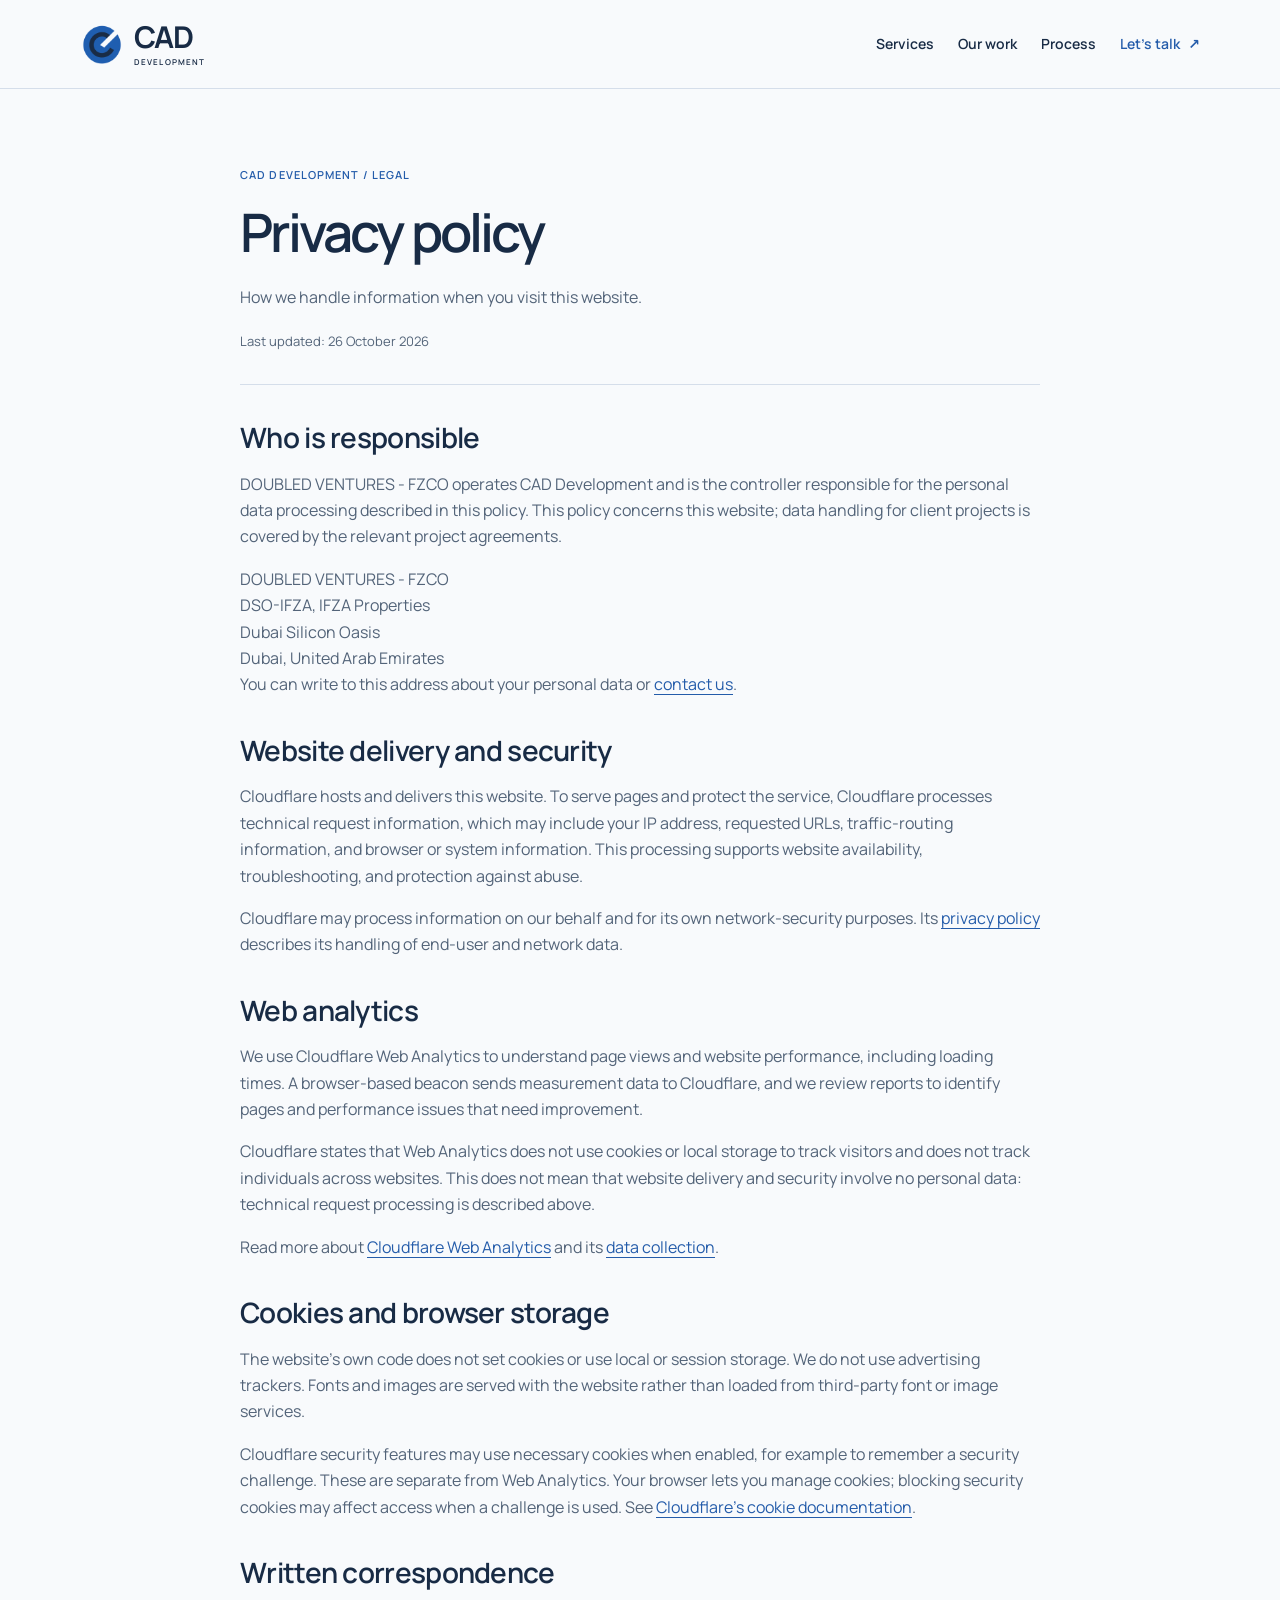
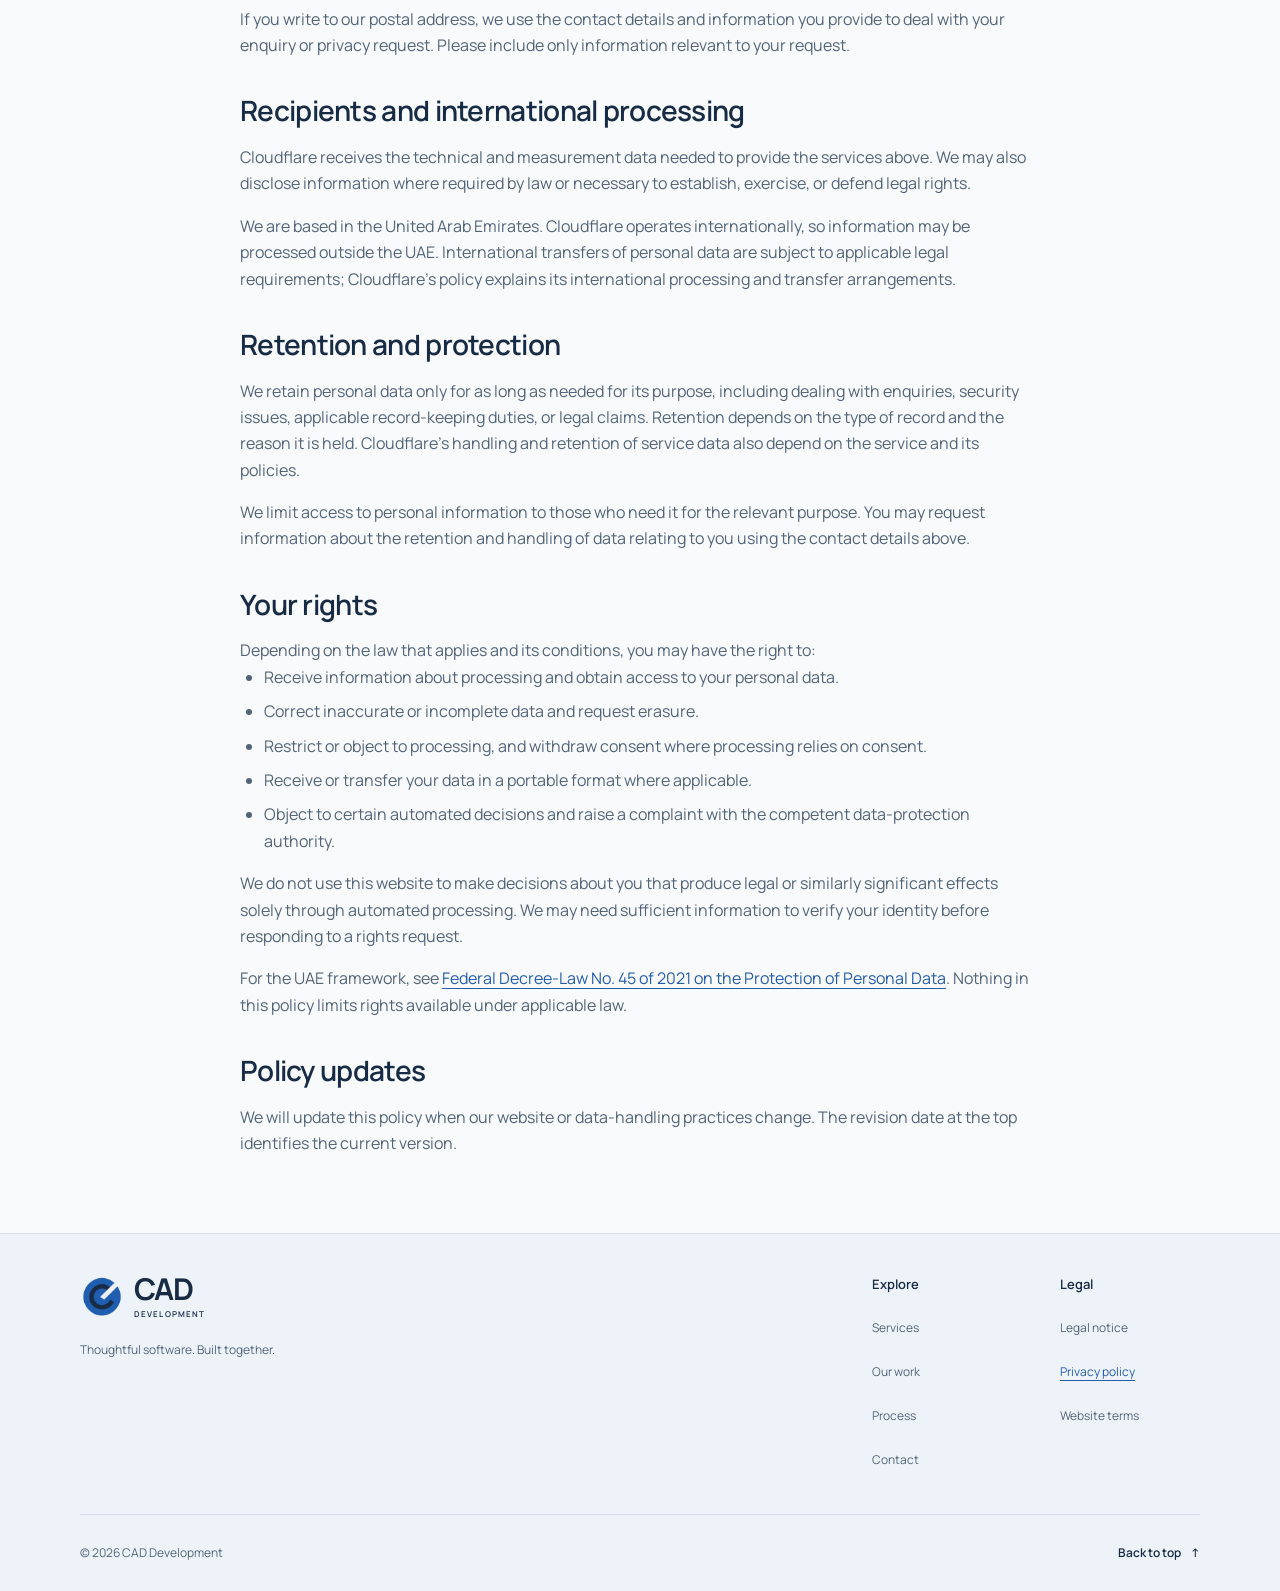
==== cad-website/privacy.html @ 0f5c04a7 "Create landing page" ====
<!doctype html>
<html lang="en">
  <head>
    <meta charset="utf-8">
    <meta name="viewport" content="width=device-width, initial-scale=1">
    <meta name="theme-color" content="#182B45">
    <title>Privacy policy — CAD Development</title>
    <meta name="description" content="How DOUBLED VENTURES - FZCO handles personal data for the CAD Development website, including Cloudflare hosting and web analytics.">
    <meta property="og:title" content="Privacy policy — CAD Development">
    <meta property="og:description" content="How DOUBLED VENTURES - FZCO handles personal data for the CAD Development website, including Cloudflare hosting and web analytics.">
    <meta property="og:type" content="website">
    <link rel="icon" type="image/x-icon" href="favicon.ico">
    <link rel="icon" type="image/png" sizes="32x32" href="assets/images/favicon-32.png">
    <link rel="apple-touch-icon" sizes="180x180" href="assets/images/apple-touch-icon.png">
    <link rel="stylesheet" href="assets/css/blue.css">
    <script src="assets/js/blue.js" defer></script>
  </head>
  <body>
    <a class="skip-link" href="#main">Skip to content</a>
    <header class="site-header">
      <div class="container header-inner">
        <a class="brand" href="index.html#home" aria-label="CAD Development home">
          <img class="brand-symbol" src="assets/images/cad-symbol.png" alt="" width="44" height="44"><span class="brand-wordmark" aria-hidden="true">CAD<span>DEVELOPMENT</span></span>
        </a>
        <button class="menu-toggle" type="button" aria-expanded="false" aria-controls="site-nav" hidden><span>Menu</span><span class="menu-lines" aria-hidden="true"></span></button>
        <nav id="site-nav" class="site-nav" aria-label="Main navigation">
          <a href="index.html#services">Services</a><a href="index.html#work">Our work</a><a href="index.html#process">Process</a>
          <a class="nav-contact" href="index.html#contact">Let’s talk <span aria-hidden="true">↗</span></a>
        </nav>
      </div>
    </header>

    <main id="main" class="legal-page container" tabindex="-1">
      <header class="legal-intro">
        <p class="eyebrow">CAD Development / Legal</p>
        <h1>Privacy policy</h1>
        <p>How we handle information when you visit this website.</p>
        <p class="legal-date">Last updated: <time datetime="2026-10-26">26 October 2026</time></p>
      </header>
      <div class="legal-content">
        <section aria-labelledby="responsibility-title">
          <h2 id="responsibility-title">Who is responsible</h2>
          <p>DOUBLED VENTURES - FZCO operates CAD Development and is the controller responsible for the personal data processing described in this policy. This policy concerns this website; data handling for client projects is covered by the relevant project agreements.</p>
          <address>DOUBLED VENTURES - FZCO<br>DSO-IFZA, IFZA Properties<br>Dubai Silicon Oasis<br>Dubai, United Arab Emirates</address>
          <p>You can write to this address about your personal data or <a href="index.html#contact">contact us</a>.</p>
        </section>
        <section aria-labelledby="hosting-title">
          <h2 id="hosting-title">Website delivery and security</h2>
          <p>Cloudflare hosts and delivers this website. To serve pages and protect the service, Cloudflare processes technical request information, which may include your IP address, requested URLs, traffic-routing information, and browser or system information. This processing supports website availability, troubleshooting, and protection against abuse.</p>
          <p>Cloudflare may process information on our behalf and for its own network-security purposes. Its <a href="https://www.cloudflare.com/policies/privacy/">privacy policy</a> describes its handling of end-user and network data.</p>
        </section>
        <section aria-labelledby="analytics-title">
          <h2 id="analytics-title">Web analytics</h2>
          <p>We use Cloudflare Web Analytics to understand page views and website performance, including loading times. A browser-based beacon sends measurement data to Cloudflare, and we review reports to identify pages and performance issues that need improvement.</p>
          <p>Cloudflare states that Web Analytics does not use cookies or local storage to track visitors and does not track individuals across websites. This does not mean that website delivery and security involve no personal data: technical request processing is described above.</p>
          <p>Read more about <a href="https://developers.cloudflare.com/web-analytics/">Cloudflare Web Analytics</a> and its <a href="https://developers.cloudflare.com/web-analytics/data-metrics/data-origin-and-collection/">data collection</a>.</p>
        </section>
        <section aria-labelledby="cookies-title">
          <h2 id="cookies-title">Cookies and browser storage</h2>
          <p>The website’s own code does not set cookies or use local or session storage. We do not use advertising trackers. Fonts and images are served with the website rather than loaded from third-party font or image services.</p>
          <p>Cloudflare security features may use necessary cookies when enabled, for example to remember a security challenge. These are separate from Web Analytics. Your browser lets you manage cookies; blocking security cookies may affect access when a challenge is used. See <a href="https://developers.cloudflare.com/fundamentals/reference/policies-compliances/cloudflare-cookies/">Cloudflare’s cookie documentation</a>.</p>
        </section>
        <section aria-labelledby="correspondence-title">
          <h2 id="correspondence-title">Written correspondence</h2>
          <p>If you write to our postal address, we use the contact details and information you provide to deal with your enquiry or privacy request. Please include only information relevant to your request.</p>
        </section>
        <section aria-labelledby="sharing-title">
          <h2 id="sharing-title">Recipients and international processing</h2>
          <p>Cloudflare receives the technical and measurement data needed to provide the services above. We may also disclose information where required by law or necessary to establish, exercise, or defend legal rights.</p>
          <p>We are based in the United Arab Emirates. Cloudflare operates internationally, so information may be processed outside the UAE. International transfers of personal data are subject to applicable legal requirements; Cloudflare’s policy explains its international processing and transfer arrangements.</p>
        </section>
        <section aria-labelledby="retention-title">
          <h2 id="retention-title">Retention and protection</h2>
          <p>We retain personal data only for as long as needed for its purpose, including dealing with enquiries, security issues, applicable record-keeping duties, or legal claims. Retention depends on the type of record and the reason it is held. Cloudflare’s handling and retention of service data also depend on the service and its policies.</p>
          <p>We limit access to personal information to those who need it for the relevant purpose. You may request information about the retention and handling of data relating to you using the contact details above.</p>
        </section>
        <section aria-labelledby="rights-title">
          <h2 id="rights-title">Your rights</h2>
          <p>Depending on the law that applies and its conditions, you may have the right to:</p>
          <ul>
            <li>Receive information about processing and obtain access to your personal data.</li>
            <li>Correct inaccurate or incomplete data and request erasure.</li>
            <li>Restrict or object to processing, and withdraw consent where processing relies on consent.</li>
            <li>Receive or transfer your data in a portable format where applicable.</li>
            <li>Object to certain automated decisions and raise a complaint with the competent data-protection authority.</li>
          </ul>
          <p>We do not use this website to make decisions about you that produce legal or similarly significant effects solely through automated processing. We may need sufficient information to verify your identity before responding to a rights request.</p>
          <p>For the UAE framework, see <a href="https://uaelegislation.gov.ae/en/legislations/1972/download">Federal Decree-Law No. 45 of 2021 on the Protection of Personal Data</a>. Nothing in this policy limits rights available under applicable law.</p>
        </section>
        <section aria-labelledby="privacy-updates-title">
          <h2 id="privacy-updates-title">Policy updates</h2>
          <p>We will update this policy when our website or data-handling practices change. The revision date at the top identifies the current version.</p>
        </section>
      </div>
    </main>

    <footer class="site-footer">
      <div class="container">
        <div class="footer-top">
          <div class="footer-brand">
            <a class="brand" href="index.html#home" aria-label="CAD Development home"><img class="brand-symbol" src="assets/images/cad-symbol.png" alt="" width="44" height="44"><span class="brand-wordmark" aria-hidden="true">CAD<span>DEVELOPMENT</span></span></a>
            <p>Thoughtful software. Built together.</p>
          </div>
          <div class="footer-links">
            <nav aria-label="Footer navigation">
              <p class="footer-heading">Explore</p>
              <ul>
                <li><a href="index.html#services">Services</a></li>
                <li><a href="index.html#work">Our work</a></li>
                <li><a href="index.html#process">Process</a></li>
                <li><a href="index.html#contact">Contact</a></li>
              </ul>
            </nav>
            <nav aria-label="Legal navigation">
              <p class="footer-heading">Legal</p>
              <ul>
                <li><a href="legal.html">Legal notice</a></li>
                <li><a href="privacy.html" aria-current="page">Privacy policy</a></li>
                <li><a href="terms.html">Website terms</a></li>
              </ul>
            </nav>
          </div>
        </div>
        <div class="footer-bottom">
          <p>© <span id="copyright-year">2026</span> CAD Development</p>
          <a class="text-link" href="#main">Back to top <span aria-hidden="true">↑</span></a>
        </div>
      </div>
    </footer>
  </body>
</html>
---- cad-website/assets/css/blue.css ----
@font-face {
  font-family: "Manrope";
  font-style: normal;
  font-weight: 400 700;
  font-display: swap;
  src: url("../fonts/manrope-latin-ext-variable.woff2") format("woff2");
  unicode-range: U+0100-02BA, U+02BD-02C5, U+02C7-02CC, U+02CE-02D7, U+02DD-02FF, U+0304, U+0308, U+0329, U+1D00-1DBF, U+1E00-1E9F, U+1EF2-1EFF, U+2020, U+20A0-20AB, U+20AD-20C0, U+2113, U+2C60-2C7F, U+A720-A7FF;
}
@font-face {
  font-family: "Manrope";
  font-style: normal;
  font-weight: 400 700;
  font-display: swap;
  src: url("../fonts/manrope-latin-variable.woff2") format("woff2");
  unicode-range: U+0000-00FF, U+0131, U+0152-0153, U+02BB-02BC, U+02C6, U+02DA, U+02DC, U+0304, U+0308, U+0329, U+2000-206F, U+20AC, U+2122, U+2191, U+2193, U+2212, U+2215, U+FEFF, U+FFFD;
}

:root {
  color-scheme: light;
  --page: #f8fafc; --text: #182b45; --secondary: #536479;
  --surface: #eef3fa; --divider: #d5deea; --boundary: #71849e;
  --accent: #245caa; --accent-hover: #1c4885; --button-text: #fff;
  --gutter: clamp(20px, 4vw, 48px);
}
* { box-sizing: border-box; }
html { background: var(--page); scroll-behavior: smooth; scroll-padding-top: 24px; }
body { margin: 0; background: var(--page); color: var(--text); font-family: "Manrope", system-ui, -apple-system, BlinkMacSystemFont, "Segoe UI", sans-serif; font-size: 16px; line-height: 1.65; -webkit-font-smoothing: antialiased; }
button, input, textarea { font: inherit; }
button, a { -webkit-tap-highlight-color: transparent; }
a { color: var(--accent); text-decoration: none; text-underline-offset: 4px; }
a:hover { text-decoration: underline; }
::selection { background: #d4e4fb; color: var(--text); }
:focus-visible { outline: 2px solid var(--accent); outline-offset: 5px; }
[hidden] { display: none !important; }
img, svg { display: block; max-width: 100%; }
p, h1, h2, h3 { margin: 0; }
h1, h2, h3 { font-weight: 600; line-height: 1.2; text-wrap: balance; }
h1 { font-size: clamp(36px, 4.15vw, 58px); letter-spacing: -.055em; overflow-wrap: anywhere; }
h2 { font-size: clamp(28px, 3vw, 38px); letter-spacing: -.045em; }
h3 { font-size: 20px; letter-spacing: -.025em; line-height: 1.35; }
p { color: var(--secondary); }
ul, ol { padding: 0; margin: 0; list-style: none; }
.container { width: min(100% - var(--gutter) * 2, 1120px); margin-inline: auto; }
.section-pad { padding-block: clamp(48px, 5vw, 64px); border-top: 1px solid var(--divider); }
.eyebrow { font-size: 11px; line-height: 1.7; font-weight: 600; letter-spacing: .1em; text-transform: uppercase; color: var(--accent); }
.section-heading { margin-bottom: 32px; }
.section-index { margin-bottom: 18px; }
.section-intro { max-width: 66ch; margin-top: 20px; }
.skip-link { position: fixed; top: 12px; left: 12px; z-index: 10; padding: 12px 20px; background: var(--accent); color: var(--button-text); border-radius: 8px; transform: translateY(-160%); }
.skip-link:focus { transform: translateY(0); }
.site-header { border-bottom: 1px solid var(--divider); }
.header-inner { min-height: 88px; display: flex; align-items: center; justify-content: space-between; gap: 24px; }
.brand { display: inline-flex; align-items: center; gap: 10px; min-height: 44px; color: var(--text); text-decoration: none; flex-shrink: 0; }
.brand:hover { text-decoration: none; }
.brand-symbol { width: 44px; height: 44px; flex-shrink: 0; }
.brand-wordmark { font-size: 30px; line-height: 1; font-weight: 700; letter-spacing: -.035em; }
.brand-wordmark > span { display: block; margin-top: 6px; font-size: 8px; font-weight: 600; letter-spacing: .14em; }
.site-nav { display: flex; align-items: center; gap: 24px; }
.site-nav a { display: inline-flex; align-items: center; gap: 8px; min-height: 44px; color: var(--text); font-size: 14px; font-weight: 600; }
.site-nav .nav-contact { color: var(--accent); }
.menu-toggle { display: none; align-items: center; justify-content: center; gap: 14px; min-height: 44px; padding: 8px 12px; border: 1px solid var(--boundary); border-radius: 8px; color: var(--text); background: transparent; cursor: pointer; font-size: 14px; font-weight: 600; }
.menu-toggle:hover { background: var(--surface); border-color: var(--accent); }
.menu-lines { position: relative; width: 16px; height: 12px; border-block: 1px solid currentColor; }
.menu-toggle[aria-expanded="true"] .menu-lines { border: 0; }
.menu-toggle[aria-expanded="true"] .menu-lines::before, .menu-toggle[aria-expanded="true"] .menu-lines::after { content: ""; position: absolute; top: 5px; left: 0; width: 16px; border-top: 1px solid; transform: rotate(45deg); }
.menu-toggle[aria-expanded="true"] .menu-lines::after { transform: rotate(-45deg); }
.hero { display: grid; grid-template-columns: minmax(0, 1.5fr) minmax(0, 1fr); column-gap: clamp(36px, 5vw, 76px); align-items: center; padding-top: clamp(48px, 7vw, 88px); }
.hero .eyebrow { margin-bottom: 24px; max-width: 48ch; }
h1 > span { color: var(--accent); }
.hero-description { margin-top: 24px; font-size: 18px; line-height: 1.7; max-width: 47ch; }
.hero-actions { display: flex; flex-wrap: wrap; align-items: center; gap: 12px 26px; margin-top: 30px; }
.button { display: inline-flex; align-items: center; justify-content: center; gap: 18px; min-height: 48px; padding: 12px 20px; border: 1px solid var(--accent); border-radius: 8px; background: var(--accent); color: var(--button-text); font-size: 14px; line-height: 1.5; font-weight: 600; text-decoration: none; cursor: pointer; }
.button:hover { text-decoration: none; }
.button:hover:not(:disabled) { background: var(--accent-hover); border-color: var(--accent-hover); }
.button:disabled { cursor: not-allowed; background: #dbe5f3; color: var(--secondary); border-color: var(--boundary); }
.text-link { display: inline-flex; align-items: center; gap: 10px; min-height: 44px; font-size: 14px; font-weight: 600; color: var(--text); }
.hero-photo { width: 100%; max-width: 360px; justify-self: end; overflow: hidden; border-radius: 10px; background: var(--surface); }
.hero-photo img { width: 100%; height: auto; aspect-ratio: 4 / 5; object-fit: cover; }
.hero-foot { grid-column: 1 / -1; display: flex; flex-wrap: wrap; justify-content: space-between; align-items: center; gap: 8px 24px; border-top: 1px solid var(--divider); margin-top: 56px; padding-block: 22px 36px; font-size: 12px; line-height: 1.8; color: var(--secondary); }
.hero-foot a { display: inline-flex; align-items: center; gap: 12px; min-height: 44px; }
/* One underline spans the label, flex gap, and icon without breaking. */
.text-link, .hero-foot a, .site-nav .nav-contact { position: relative; width: fit-content; }
.text-link:hover, .hero-foot a:hover, .site-nav .nav-contact:hover { text-decoration: none; }
.text-link::after, .hero-foot a::after, .site-nav .nav-contact::after { content: ""; position: absolute; inset-inline: 0; top: calc(50% + .5em + 4px); height: 1px; background: currentColor; opacity: 0; pointer-events: none; }
.text-link:hover::after, .hero-foot a:hover::after, .site-nav .nav-contact:hover::after { opacity: 1; }
.service-grid { display: grid; grid-template-columns: repeat(3, minmax(0, 1fr)); gap: 40px clamp(24px, 4vw, 56px); }
.service-card { min-width: 0; }
.service-top { display: flex; align-items: center; justify-content: space-between; margin-bottom: 16px; }
.service-icon { width: 28px; height: 28px; display: flex; align-items: center; color: var(--accent); font-size: 24px; font-weight: 400; letter-spacing: -.1em; }
.small-index { font-size: 12px; color: var(--accent); }
.service-card h3 { margin-bottom: 10px; }
.service-card p { max-width: 55ch; }
.service-tags { display: flex; flex-wrap: wrap; gap: 8px 20px; margin-top: 18px; font-size: 12px; color: var(--secondary); }
.service-tags li::before { content: "+"; padding-right: 7px; color: var(--accent); }
.service-secondary { margin-top: 32px; padding-top: 24px; border-top: 1px solid var(--divider); }
.service-secondary h3 { font-size: 18px; }
.service-secondary p { max-width: 75ch; }
.project-grid { display: grid; grid-template-columns: repeat(2, minmax(0, 1fr)); gap: 36px; }
.project-card { min-width: 0; }
.project-logo { display: flex; align-items: center; justify-content: center; aspect-ratio: 16 / 9; padding: 28px; border: 1px solid var(--divider); border-radius: 10px; background: var(--surface); }
.project-logo img { width: 70%; max-width: 220px; height: 64px; object-fit: contain; }
.project-name { color: var(--text); font-size: clamp(24px, 4vw, 32px); font-weight: 600; letter-spacing: -.035em; line-height: 1.2; text-align: center; }
.project-caption { display: flex; align-items: baseline; justify-content: space-between; gap: 14px; margin-top: 20px; }
.project-caption > span { font-size: 12px; color: var(--secondary); white-space: nowrap; }
.process-list { --process-gap: clamp(32px, 6vw, 96px); display: grid; grid-template-columns: repeat(2, minmax(0, 1fr)); gap: 40px var(--process-gap); margin-top: 40px; }
.process-list li { position: relative; min-width: 0; }
.process-list li:nth-child(n + 3) { padding-top: 40px; }
.process-list li:nth-child(3)::before { content: ""; position: absolute; top: 0; left: 0; width: calc(200% + var(--process-gap)); height: 1px; background: var(--divider); }
.process-number { display: block; margin-bottom: 16px; color: var(--accent); font-size: clamp(32px, 3vw, 40px); line-height: 1.2; font-weight: 500; letter-spacing: -.04em; }
.process-list h3 { margin-bottom: 10px; }
.process-list p { max-width: 420px; }
.process-note { display: block; margin-top: 18px; color: var(--accent); font-size: 13px; }
.contact-copy .eyebrow { margin-bottom: 18px; }
.contact-copy h2 { margin-bottom: 18px; }
.contact-copy > p:not(.eyebrow) { max-width: 66ch; }
.contact-form { max-width: 880px; margin-top: 32px; }
.contact-form h3 { margin-bottom: 24px; }
.form-row { display: grid; grid-template-columns: repeat(2, minmax(0, 1fr)); gap: 24px; }
.field { display: flex; flex-direction: column; gap: 8px; margin-bottom: 20px; }
.field label { color: var(--text); font-size: 13px; font-weight: 600; }
.field label span { color: var(--secondary); font-weight: 400; }
.field input, .field textarea { width: 100%; min-height: 48px; padding: 12px 14px; border: 1px solid var(--boundary); border-radius: 4px; background: transparent; color: var(--text); font-size: 16px; opacity: 1; }
.field input::placeholder, .field textarea::placeholder { color: var(--secondary); opacity: 1; }
.field textarea { resize: vertical; min-height: 140px; }
.form-bottom { display: flex; align-items: center; flex-wrap: wrap; gap: 20px 32px; margin-top: 24px; }
.form-bottom p { font-size: 12px; }
.site-footer { background: var(--surface); border-top: 1px solid var(--divider); }
.footer-top { display: grid; grid-template-columns: minmax(0, 1fr) auto; gap: 32px 48px; padding-block: 40px 32px; font-size: 12px; }
.footer-brand > p { margin-top: 16px; }
.footer-links { display: grid; grid-template-columns: repeat(2, minmax(140px, 1fr)); gap: 48px; }
.footer-heading { margin-bottom: 10px; color: var(--text); font-weight: 600; font-size: 13px; }
.footer-links a { display: inline-flex; align-items: center; min-height: 44px; color: var(--secondary); }
.footer-links a[aria-current="page"] { color: var(--accent); text-decoration: underline; }
.footer-bottom { display: flex; align-items: center; justify-content: space-between; flex-wrap: wrap; gap: 12px 24px; border-top: 1px solid var(--divider); padding-block: 16px; font-size: 12px; }
.footer-bottom .text-link { font-size: 12px; }
.legal-page { max-width: 800px; padding-block: clamp(40px, 6vw, 80px); }
.legal-intro { padding-bottom: 32px; border-bottom: 1px solid var(--divider); }
.legal-intro .eyebrow { margin-bottom: 16px; }
.legal-intro > p:not(.eyebrow) { margin-top: 20px; }
.legal-intro .legal-date { font-size: 13px; }
.legal-content { overflow-wrap: anywhere; }
.legal-content section { margin-top: 36px; }
.legal-content h2 { margin-bottom: 16px; font-size: clamp(22px, 2.5vw, 28px); letter-spacing: -.025em; }
.legal-content p + p, .legal-content p + address, .legal-content ul + p { margin-top: 16px; }
.legal-content a { text-decoration: underline; text-decoration-skip-ink: none; }
.legal-content a:hover { color: var(--accent-hover); }
.legal-content address { font-style: normal; color: var(--secondary); }
.legal-content ul { padding-left: 24px; list-style: disc; color: var(--secondary); }
.legal-content li + li { margin-top: 8px; }
.company-details { margin: 0; }
.company-details > div { display: grid; grid-template-columns: 180px minmax(0, 1fr); gap: 12px 24px; padding-block: 16px; border-bottom: 1px solid var(--divider); }
.company-details dt { font-weight: 600; }
.company-details dd { margin: 0; color: var(--secondary); }
@media (min-width: 1440px) { body { font-size: 17px; } }
@media (max-width: 767px) {
  h1 { font-size: clamp(30px, 9.6vw, 36px); }
  .header-inner { display: grid; grid-template-columns: minmax(0, 1fr) auto; gap: 0 20px; min-height: 76px; padding-block: 16px; }
  .nav-enhanced .menu-toggle { display: inline-flex; }
  .site-nav { grid-column: 1 / -1; width: 100%; flex-wrap: wrap; gap: 0 24px; padding-top: 12px; }
  .site-nav a { font-size: 13px; }
  .nav-enhanced .site-nav { display: none; }
  .nav-enhanced .site-nav.is-open { display: grid; grid-template-columns: minmax(0, 1fr) minmax(0, 1fr); }
  .hero { grid-template-columns: minmax(0, 1fr); gap: 36px; }
  .hero-copy { max-width: 580px; }
  .hero .eyebrow { margin-bottom: 20px; }
  .hero-description { font-size: 17px; }
  .hero-photo { justify-self: start; }
  .hero-foot { margin-top: 0; padding-bottom: 28px; }
  .service-grid, .project-grid, .process-list { grid-template-columns: minmax(0, 1fr); gap: 32px; }
  .service-card { max-width: 55ch; }
  .service-secondary { max-width: none; }
  .project-grid { gap: 40px; }
  .project-caption { margin-top: 18px; }
  .process-list li:nth-child(3)::before { display: none; }
  .process-list li + li { padding-top: 32px; border-top: 1px solid var(--divider); }
  .form-row { grid-template-columns: minmax(0, 1fr); gap: 0; }
  .form-bottom { align-items: flex-start; flex-direction: column; }
  .footer-top { grid-template-columns: minmax(0, 1fr); }
  .footer-links { grid-template-columns: repeat(2, minmax(0, 1fr)); gap: 24px; }
  .company-details > div { grid-template-columns: minmax(0, 1fr); gap: 4px; }
}
@media (prefers-reduced-motion: reduce) { html { scroll-behavior: auto; } }
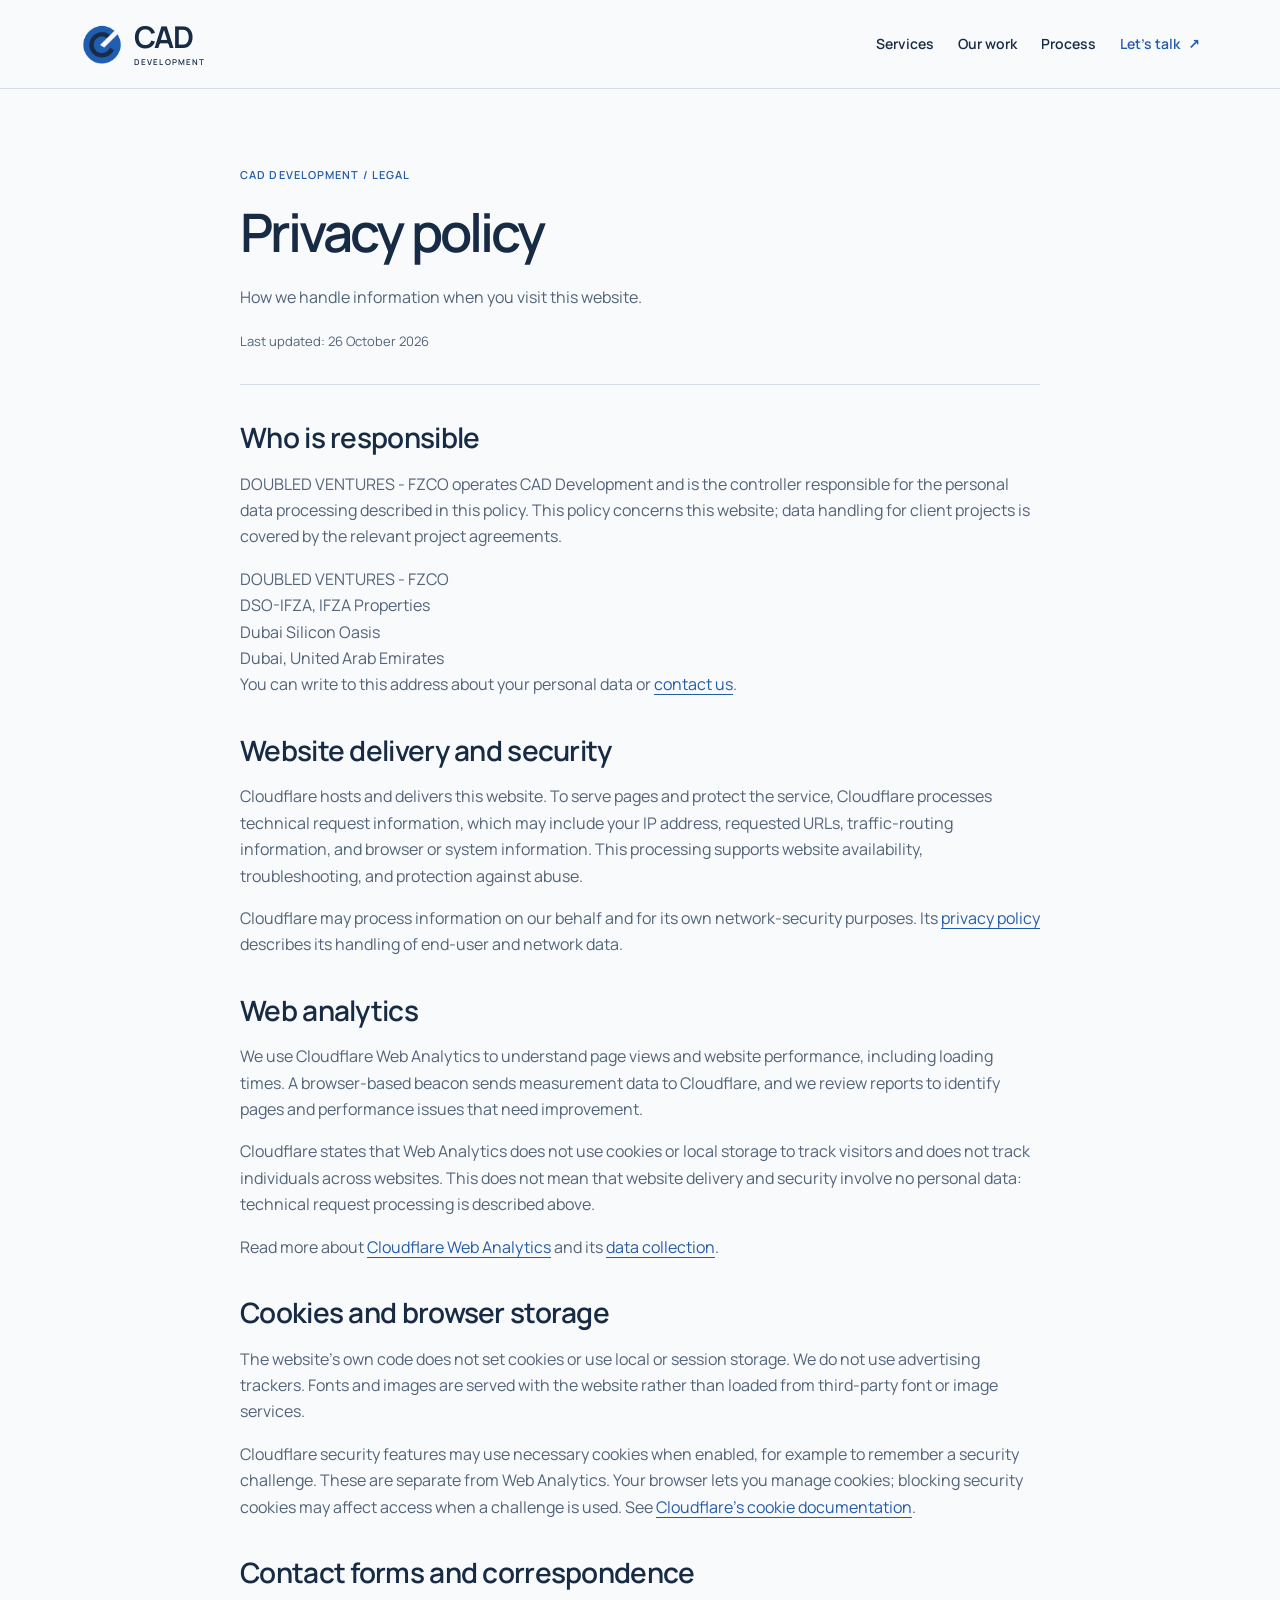
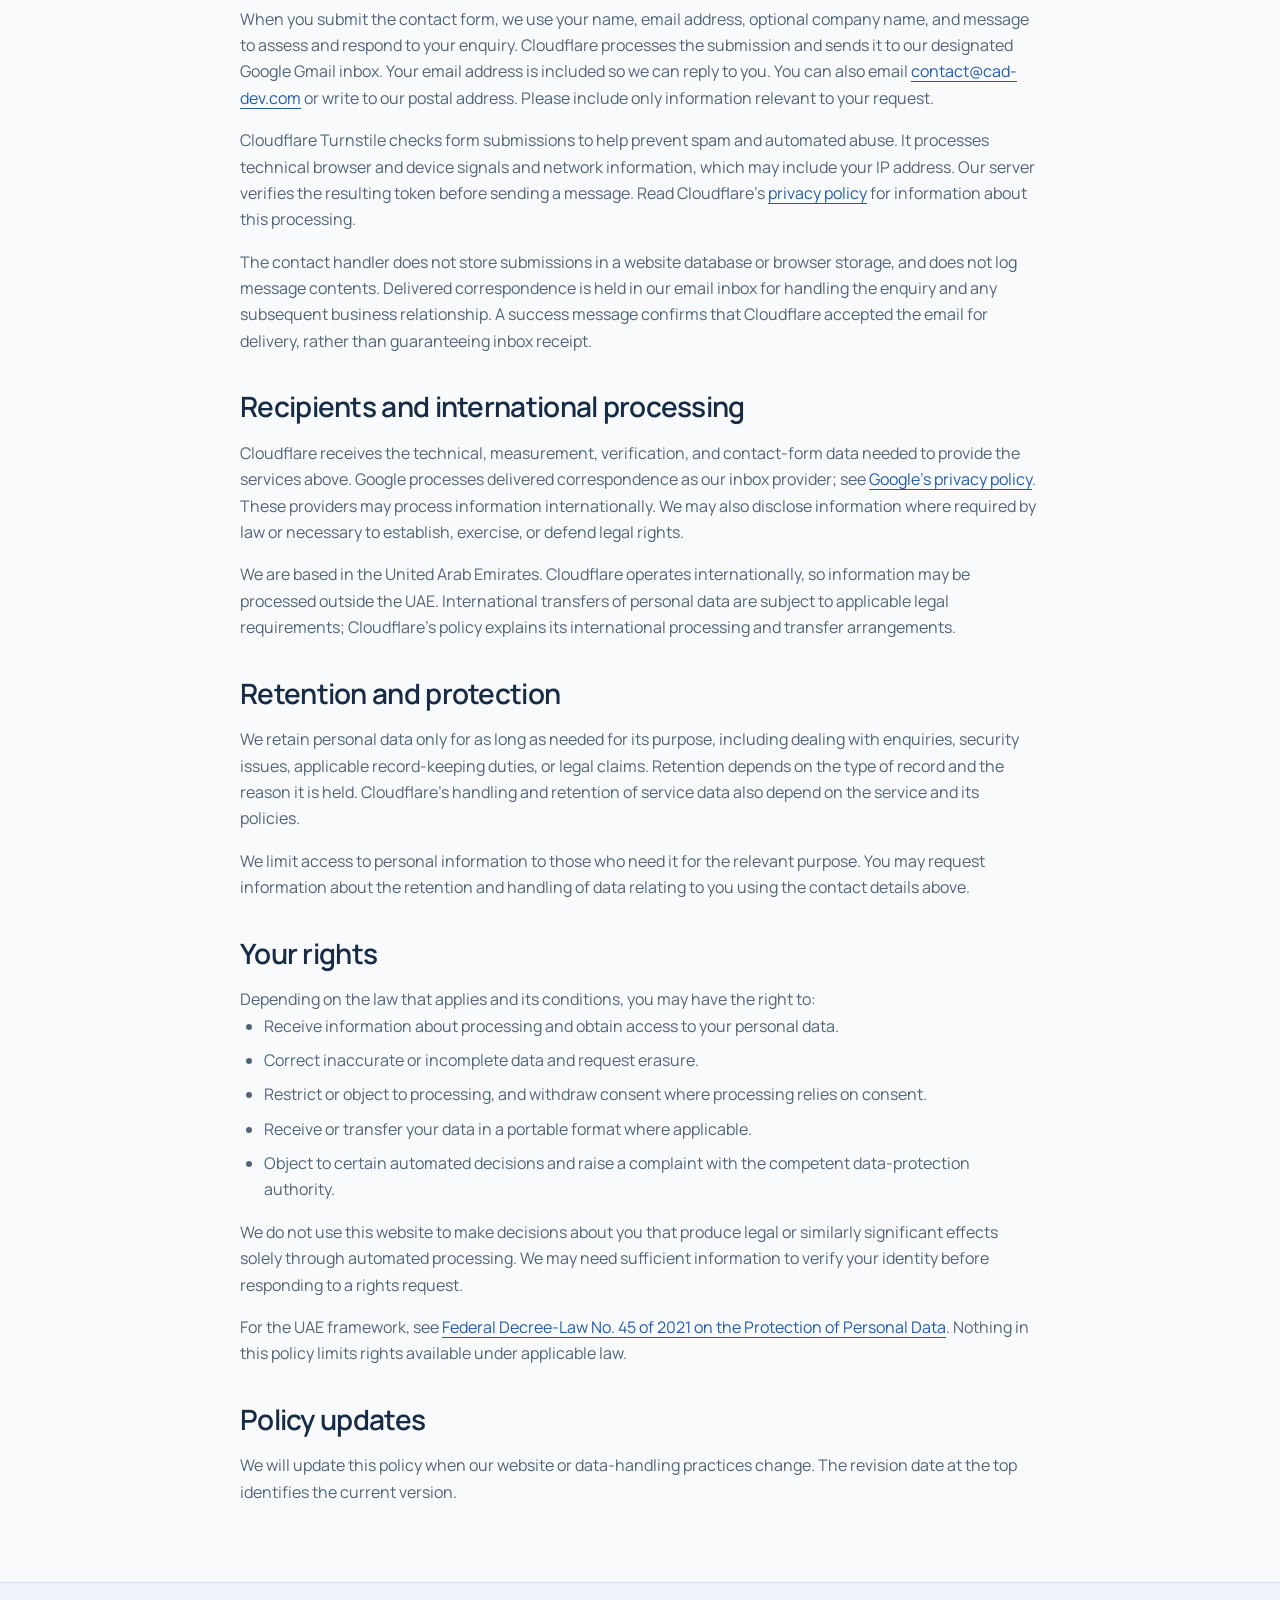
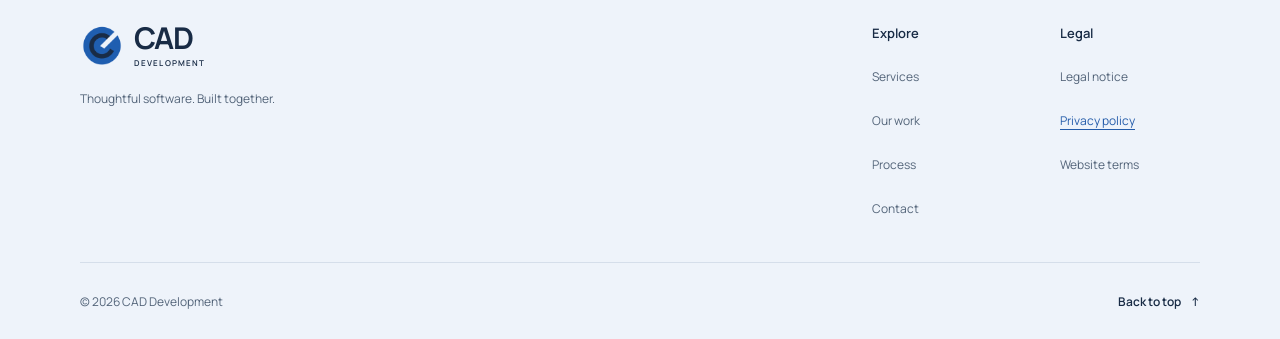
==== commit d951150d: "Update the form" ====
--- a/cad-website/privacy.html
+++ b/cad-website/privacy.html
@@ -61,12 +61,14 @@
           <p>Cloudflare security features may use necessary cookies when enabled, for example to remember a security challenge. These are separate from Web Analytics. Your browser lets you manage cookies; blocking security cookies may affect access when a challenge is used. See <a href="https://developers.cloudflare.com/fundamentals/reference/policies-compliances/cloudflare-cookies/">Cloudflare’s cookie documentation</a>.</p>
         </section>
         <section aria-labelledby="correspondence-title">
-          <h2 id="correspondence-title">Written correspondence</h2>
-          <p>If you write to our postal address, we use the contact details and information you provide to deal with your enquiry or privacy request. Please include only information relevant to your request.</p>
+          <h2 id="correspondence-title">Contact forms and correspondence</h2>
+          <p>When you submit the contact form, we use your name, email address, optional company name, and message to assess and respond to your enquiry. Cloudflare processes the submission and sends it to our designated Google Gmail inbox. Your email address is included so we can reply to you. You can also email <a href="mailto:contact@cad-dev.com">contact@cad-dev.com</a> or write to our postal address. Please include only information relevant to your request.</p>
+          <p>Cloudflare Turnstile checks form submissions to help prevent spam and automated abuse. It processes technical browser and device signals and network information, which may include your IP address. Our server verifies the resulting token before sending a message. Read Cloudflare’s <a href="https://www.cloudflare.com/privacypolicy/">privacy policy</a> for information about this processing.</p>
+          <p>The contact handler does not store submissions in a website database or browser storage, and does not log message contents. Delivered correspondence is held in our email inbox for handling the enquiry and any subsequent business relationship. A success message confirms that Cloudflare accepted the email for delivery, rather than guaranteeing inbox receipt.</p>
         </section>
         <section aria-labelledby="sharing-title">
           <h2 id="sharing-title">Recipients and international processing</h2>
-          <p>Cloudflare receives the technical and measurement data needed to provide the services above. We may also disclose information where required by law or necessary to establish, exercise, or defend legal rights.</p>
+          <p>Cloudflare receives the technical, measurement, verification, and contact-form data needed to provide the services above. Google processes delivered correspondence as our inbox provider; see <a href="https://policies.google.com/privacy">Google’s privacy policy</a>. These providers may process information internationally. We may also disclose information where required by law or necessary to establish, exercise, or defend legal rights.</p>
           <p>We are based in the United Arab Emirates. Cloudflare operates internationally, so information may be processed outside the UAE. International transfers of personal data are subject to applicable legal requirements; Cloudflare’s policy explains its international processing and transfer arrangements.</p>
         </section>
         <section aria-labelledby="retention-title">
--- a/cad-website/assets/css/blue.css
+++ b/cad-website/assets/css/blue.css
@@ -90,18 +90,25 @@
 .small-index { font-size: 12px; color: var(--accent); }
 .service-card h3 { margin-bottom: 10px; }
 .service-card p { max-width: 55ch; }
-.service-tags { display: flex; flex-wrap: wrap; gap: 8px 20px; margin-top: 18px; font-size: 12px; color: var(--secondary); }
-.service-tags li::before { content: "+"; padding-right: 7px; color: var(--accent); }
 .service-secondary { margin-top: 32px; padding-top: 24px; border-top: 1px solid var(--divider); }
 .service-secondary h3 { font-size: 18px; }
 .service-secondary p { max-width: 75ch; }
+.service-secondary .text-link { margin-top: 12px; }
 .project-grid { display: grid; grid-template-columns: repeat(2, minmax(0, 1fr)); gap: 36px; }
-.project-card { min-width: 0; }
-.project-logo { display: flex; align-items: center; justify-content: center; aspect-ratio: 16 / 9; padding: 28px; border: 1px solid var(--divider); border-radius: 10px; background: var(--surface); }
+.project-card { min-width: 0; border: 1px solid var(--divider); border-radius: 10px; overflow: hidden; }
+.project-logo { display: flex; align-items: center; justify-content: center; min-height: 160px; padding: 28px; border-bottom: 1px solid var(--divider); background: var(--surface); }
 .project-logo img { width: 70%; max-width: 220px; height: 64px; object-fit: contain; }
 .project-name { color: var(--text); font-size: clamp(24px, 4vw, 32px); font-weight: 600; letter-spacing: -.035em; line-height: 1.2; text-align: center; }
-.project-caption { display: flex; align-items: baseline; justify-content: space-between; gap: 14px; margin-top: 20px; }
+.project-content { padding: 24px; }
+.project-caption { display: flex; align-items: baseline; justify-content: space-between; gap: 14px; }
 .project-caption > span { font-size: 12px; color: var(--secondary); white-space: nowrap; }
+.project-subtitle { margin-top: 10px; font-size: 14px; line-height: 1.6; font-weight: 600; color: var(--accent); }
+.project-intro { margin-top: 16px; }
+.project-details h4 { margin: 24px 0 8px; font-size: 14px; line-height: 1.4; font-weight: 600; }
+.project-tags { display: flex; flex-wrap: wrap; gap: 8px; margin-top: 24px; }
+.project-tags li { padding: 5px 10px; border: 1px solid var(--divider); border-radius: 4px; background: var(--surface); color: var(--secondary); font-size: 12px; line-height: 1.5; }
+.project-access { margin-top: 20px; font-size: 13px; }
+.project-link { margin-top: 16px; color: var(--accent); }
 .process-list { --process-gap: clamp(32px, 6vw, 96px); display: grid; grid-template-columns: repeat(2, minmax(0, 1fr)); gap: 40px var(--process-gap); margin-top: 40px; }
 .process-list li { position: relative; min-width: 0; }
 .process-list li:nth-child(n + 3) { padding-top: 40px; }
@@ -114,7 +121,6 @@
 .contact-copy h2 { margin-bottom: 18px; }
 .contact-copy > p:not(.eyebrow) { max-width: 66ch; }
 .contact-form { max-width: 880px; margin-top: 32px; }
-.contact-form h3 { margin-bottom: 24px; }
 .form-row { display: grid; grid-template-columns: repeat(2, minmax(0, 1fr)); gap: 24px; }
 .field { display: flex; flex-direction: column; gap: 8px; margin-bottom: 20px; }
 .field label { color: var(--text); font-size: 13px; font-weight: 600; }
@@ -124,6 +130,12 @@
 .field textarea { resize: vertical; min-height: 140px; }
 .form-bottom { display: flex; align-items: center; flex-wrap: wrap; gap: 20px 32px; margin-top: 24px; }
 .form-bottom p { font-size: 12px; }
+.contact-fallback { margin-top: 16px; }
+.contact-honeypot { display: none; }
+.contact-verification { max-width: 100%; min-height: 65px; }
+.form-status { flex: 1 1 260px; min-height: 1.7em; }
+.form-status.is-error { color: #9D2727; }
+.field [aria-invalid="true"] { border-color: #9D2727; }
 .site-footer { background: var(--surface); border-top: 1px solid var(--divider); }
 .footer-top { display: grid; grid-template-columns: minmax(0, 1fr) auto; gap: 32px 48px; padding-block: 40px 32px; font-size: 12px; }
 .footer-brand > p { margin-top: 16px; }
@@ -170,7 +182,7 @@
   .service-card { max-width: 55ch; }
   .service-secondary { max-width: none; }
   .project-grid { gap: 40px; }
-  .project-caption { margin-top: 18px; }
+  .project-content { padding: 20px; }
   .process-list li:nth-child(3)::before { display: none; }
   .process-list li + li { padding-top: 32px; border-top: 1px solid var(--divider); }
   .form-row { grid-template-columns: minmax(0, 1fr); gap: 0; }
